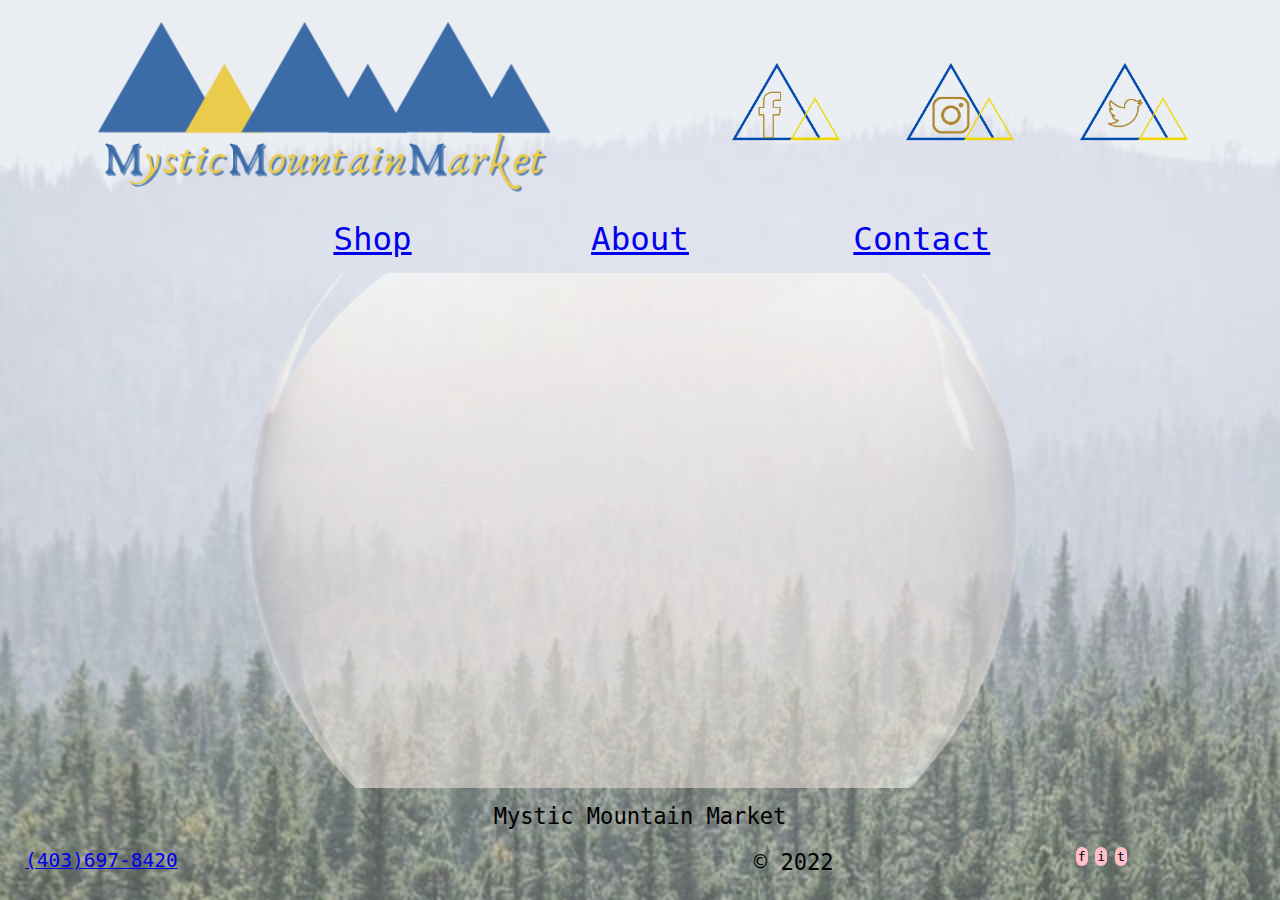
==== index.html @ f4d5e9c6 "working on indivual pages for tablet view, and somehow made my about toggle not working." ====
<!DOCTYPE html>
<html lang="en">
  <head>
    <meta charset="UTF-8" />
    <meta http-equiv="X-UA-Compatible" content="IE=edge" />
    <meta name="viewport" content="width=device-width, initial-scale=1.0" />

    <meta name="description" content="" />
    <meta name="author" content="" />
    <meta name="kw" content="" />

    <meta name="og:url" content="https://" />
    <meta name="og:type" content="website" />
    <meta name="og:title" content="" />
    <meta name="og:description" content="" />
    <meta name="og:image" content="" />

    <meta name="twitter:card" content="" />
    <meta name="twitter:url" content="https://" />
    <meta name="twitter:title" content="" />
    <meta name="twitter:description" content="" />
    <meta name="twitter:image" content="https://" />

    <link rel="stylesheet" href="css/index.scss/index_main.css" />

    <title>Mystic Mountain Market</title>
  </head>
  <body id="index-body">
    <header id="top-header">
   
      <img
        src="images/logo.png"
        alt="mystic mountain market logo blue mountain rnage with one yellow mountain. Text under the mountains with company name."
      />
      <div id="social-media">
        <a href="https://www.facebook.com/MysticMtnMarket" target="_blank"> <img src="images/fb.png" alt="facebook icon with mystic mtn market styling"></a>
        <a href="https://www.instagram.com/mysticmountainmarket/" target="_blank"> <img src="images/insta.png" alt="instagram icon with mystic mtn market styling"></a>
        <a href="https://twitter.com/mysticmtnmarket" target="_blank"> <img src="images/twitter.png" alt="twitter icon with mystic mtn market styling"></a>
      </div>
  
    </header>
    <!-- tablet styling -->
    <menu id="tablet-menu">
        <a id="i-shop" href="shop.html">Shop</a>
        <a id="i-about" href="about.html">About</a>
        <a id="i-contact" href="contacts.html">Contact</a>
     </menu> 
     <!--end tablet styling  -->
      <main id="mobile_main">

      <div id="cauldron">
        <input
          type="radio"
          name="menu"
          id="menu_open"
          class="menu_radio_button"
        />
        <input
          type="radio"
          name="menu"
          id="menu_close"
          class="menu_radio_button"
        />

        <label id="open" for="menu_open">
          <img
            id="indexburger"
            src="images/goldMenu.png"
            alt="gold hamburger"
          />
        </label>

        <label id="close" for="menu_close">
          <img 
            id="menu_close_icon"
            src="images/goldMenu2.png" 
            alt="goldM">

        <section id="mobile_menu">
          <a id="shop"href="shop.html">Shop</a>
          <a id="about" href="about.html">About</a>
          <a id="contact" href="contacts.html">Contact</a>
        </section>
      </div>
    </main>
 <!-- TABLET STYLING -->
    <main id="tablet_main">
        
      <div id="crystal">
        <div id="shopop">
          <a href="#">Cauldrons</a>
          <a href="#">Brooms</a>
          <a href="#">Potions</a>
          <a href="#">Ingredients</a>
          <a href="#">Spellbooks</a>
          </a>
        </div>
        

        <div id="aboutop">
          <a href="#">Our Story</a>
          <a href="#">Our Products</a>
        </div>

        <div id="contactUs">
          <a href="#">We've been expecting you!</a>
        </div>
      </div>
    
    </main>

        <!-- END TABLET STYLING -->
    <footer>
      <p>Mystic Mountain Market</p>
      <div id="footer-div">
        <a href="tel:4035555555">(403)697-8420</a>
        <p>&copy; 2022</p>
        <div id="social-media-icons">
          <span>f</span>
          <span>i</span>
          <span>t</span>
        </div>
      </div>
    </footer>
  </body>
</html>
---- css/index.scss/index_main.css ----
* {
  margin: 0;
  padding: 0;
  font-family: monospace;
}

body {
  display: grid;
  min-height: 100vh;
  width: 100%;
}

img {
  width: 100%;
}

h1 {
  font-size: 2rem;
}

h4 {
  font-size: 1.2rem;
}

p {
  font-size: 1.7rem;
}

@media only screen and (min-width: 600px) {
  menu > a {
    font-size: 2.5rem;
  }
}
#top-header {
  display: grid;
  grid-template-rows: 110px 65px;
}
#top-header > #social-media {
  display: grid;
  grid-template-columns: 1fr 1fr 1fr;
  justify-self: center;
  -moz-column-gap: 7px;
       column-gap: 7px;
  height: -webkit-fit-content;
  height: -moz-fit-content;
  height: fit-content;
  place-items: center;
}
#top-header > #social-media > a {
  width: 60%;
}
#top-header > #social-media > a:nth-child(1) {
  justify-self: end;
}
#top-header > #social-media > a:nth-child(3) {
  justify-self: start;
}
#top-header > img {
  width: 80%;
  text-align: center;
  justify-self: center;
  padding: 10px;
}

@media only screen and (min-width: 600px) {
  #top-header {
    grid-template-columns: 1fr 1fr;
    grid-template-rows: none;
  }
  #top-header > #social-media {
    justify-self: end;
    align-self: center;
  }
}
footer {
  display: grid;
  text-align: center;
  row-gap: 10px;
  padding: 15px;
}
footer #footer-div {
  display: grid;
  grid-template-columns: 2fr 1fr 1fr;
  margin: 10px;
}
footer #footer-div span {
  padding: 2px;
  background-color: pink;
  height: 20px;
  width: 20px;
  border-radius: 100px;
}
footer #footer-div a {
  font-size: 1.5rem;
  justify-self: start;
}

#tablet-menu,
#tablet_main {
  display: none;
}

@media only screen and (min-width: 600px) {
  #mobile_main {
    background-image: none;
    display: none;
  }

  #hamburger_menu {
    display: none;
  }

  #tablet_main {
    display: grid;
  }

  #tablet-menu {
    display: grid;
    grid-template-columns: 1fr 1fr 1fr;
    place-items: center;
    text-align: center;
  }
}
@-webkit-keyframes shopUp {
  from {
    bottom: -135px;
    opacity: 0;
  }
  to {
    bottom: 0px;
    opacity: 1;
  }
}
@keyframes shopUp {
  from {
    bottom: -135px;
    opacity: 0;
  }
  to {
    bottom: 0px;
    opacity: 1;
  }
}
@-webkit-keyframes aboutUp {
  from {
    bottom: -90px;
    opacity: 0;
  }
  to {
    bottom: 0px;
    opacity: 1;
  }
}
@keyframes aboutUp {
  from {
    bottom: -90px;
    opacity: 0;
  }
  to {
    bottom: 0px;
    opacity: 1;
  }
}
@-webkit-keyframes contactUp {
  from {
    bottom: -40px;
    opacity: 0;
  }
  to {
    bottom: 0px;
    opacity: 1;
  }
}
@keyframes contactUp {
  from {
    bottom: -40px;
    opacity: 0;
  }
  to {
    bottom: 0px;
    opacity: 1;
  }
}
#menu_open:checked ~ #close #mobile_menu > #shop {
  position: relative;
  -webkit-animation: shopUp 3s ease-out;
          animation: shopUp 3s ease-out;
}
#menu_open:checked ~ #close #mobile_menu > #about {
  position: relative;
  -webkit-animation: aboutUp 3s ease-out;
          animation: aboutUp 3s ease-out;
}
#menu_open:checked ~ #close #mobile_menu > #contact {
  position: relative;
  -webkit-animation: contactUp 3s ease-out;
          animation: contactUp 3s ease-out;
}

#index-body {
  display: grid;
  grid-template-rows: auto 1fr;
  background-image: url(/images/background2.jpg);
  background-size: cover;
  background-repeat: no-repeat;
  min-height: 100vh;
  width: 100%;
}

#mobile_main {
  background-image: url(/images/menu_cauldron.png);
  background-position: center;
  background-size: cover;
}

#cauldron {
  display: grid;
  place-items: center;
  height: 90%;
}
#cauldron .menu_radio_button {
  display: none;
}
#cauldron label {
  display: grid;
  place-items: center;
}
#cauldron label > #indexburger {
  width: 25%;
}
#cauldron label > #menu_close_icon {
  width: 25%;
}
#cauldron #close {
  display: none;
}

#mobile_menu a {
  font-size: 1.7rem;
}

#menu_open:checked ~ #mobile_menu {
  display: grid;
  height: 20%;
}
#menu_open:checked ~ #menu_close_icon {
  display: grid;
}
#menu_open:checked ~ label > #indexburger {
  display: none;
}
#menu_open:checked ~ #close {
  display: grid;
}
#menu_open:checked ~ #open {
  display: none;
}

#menu_open:checked #menu_close_img {
  display: grid;
}

#menu_open:checked ~ #close #mobile_menu {
  position: absolute;
  top: 220px;
  left: 0px;
  z-index: 10;
  display: grid;
  place-items: center;
  width: 100%;
  height: 145px;
  color: black;
}

@media only screen and (min-width: 600px) {
  #index-body {
    grid-template-rows: auto auto 1fr auto;
  }

  #tablet-menu {
    display: grid;
    grid-template-columns: 1fr 1fr 1fr;
    place-items: center;
    text-align: center;
  }
  #tablet-menu > #c-home,
#tablet-menu #i-shop,
#tablet-menu #s-home,
#tablet-menu #a-home {
    justify-self: end;
    padding: 15px;
  }
  #tablet-menu > #i-contact,
#tablet-menu #s-contact,
#tablet-menu #a-contact,
#tablet-menu #c-about {
    justify-self: start;
  }

  #tablet_main {
    display: grid;
    background-image: url(/images/crystalBall.png);
    background-position: center;
    background-size: cover;
  }
  #tablet_main > #crystal {
    display: grid;
    place-items: center;
    height: 90%;
  }
  #tablet_main > #crystal > #shopop {
    display: none;
  }
  #tablet_main > #crystal > #aboutop {
    display: none;
  }
  #tablet_main > #crystal > #contactUs {
    display: none;
  }
}/*# sourceMappingURL=index_main.css.map */
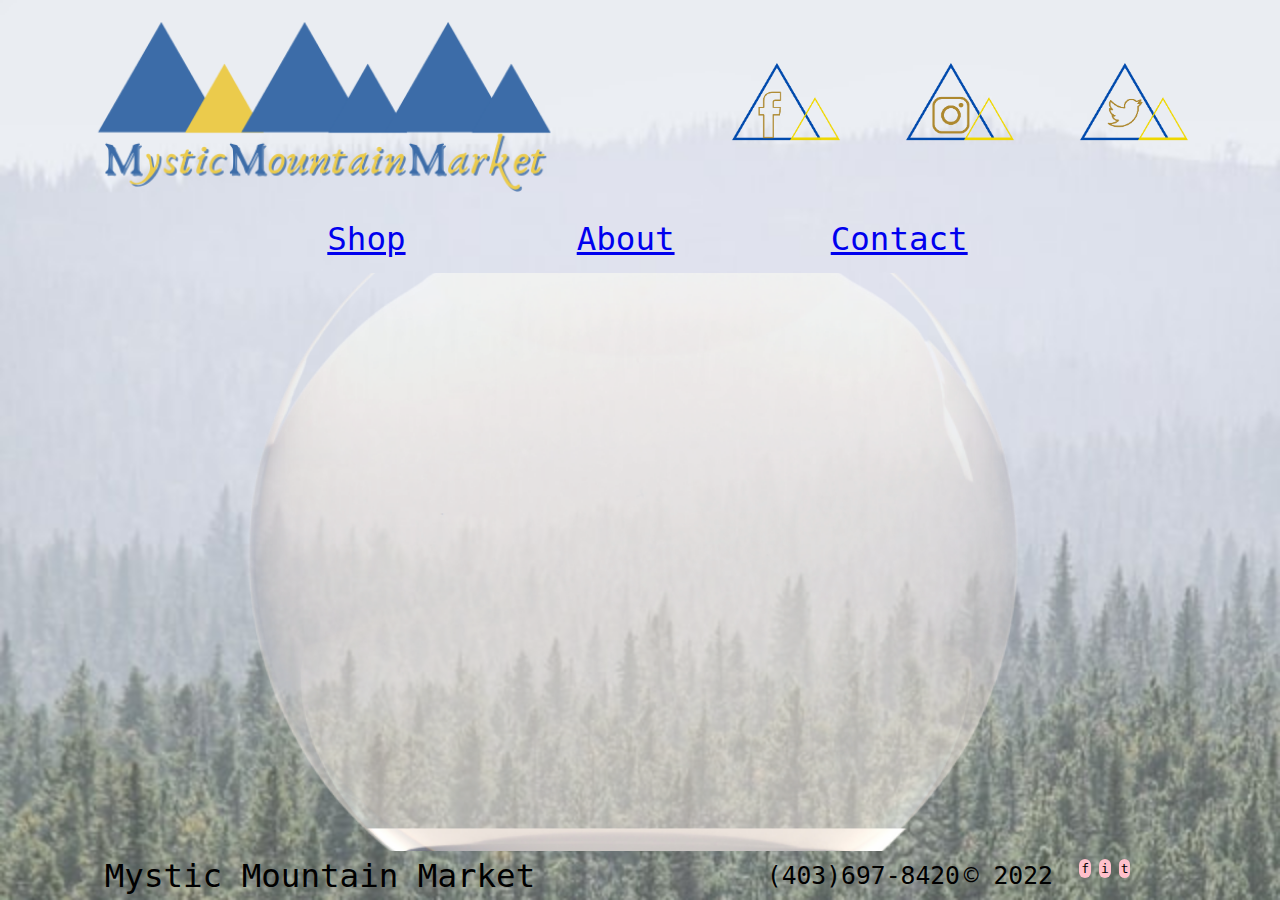
==== commit f10e6739: "went through tablet view pages, adjusting some more functionality and making sure things meant for m" ====
--- a/index.html
+++ b/index.html
@@ -113,7 +113,8 @@
     <footer>
       <p>Mystic Mountain Market</p>
       <div id="footer-div">
-        <a href="tel:4035555555">(403)697-8420</a>
+        <div id="noclick_tel"><p>(403)697-8420</p></div>
+        <a id="click_tel" href="tel:4035555555">(403)697-8420</a>
         <p>&copy; 2022</p>
         <div id="social-media-icons">
           <span>f</span>
--- a/css/index.scss/index_main.css
+++ b/css/index.scss/index_main.css
@@ -19,11 +19,11 @@
 }
 
 h4 {
-  font-size: 1.2rem;
+  font-size: 1.6rem;
 }
 
 p {
-  font-size: 1.7rem;
+  font-size: 1.9rem;
 }
 
 @media only screen and (min-width: 600px) {
@@ -75,8 +75,6 @@
 footer {
   display: grid;
   text-align: center;
-  row-gap: 10px;
-  padding: 15px;
 }
 footer #footer-div {
   display: grid;
@@ -94,7 +92,25 @@
   font-size: 1.5rem;
   justify-self: start;
 }
-
+footer #footer-div #noclick_tel {
+  display: none;
+}
+
+@media only screen and (min-width: 900px) {
+  footer {
+    grid-template-columns: 1fr 1fr;
+    place-items: center;
+  }
+  footer > #footer-div > #noclick_tel {
+    display: block;
+  }
+  footer > #footer-div > #click_tel {
+    display: none;
+  }
+  footer > p {
+    font-size: 2.5rem;
+  }
+}
 #tablet-menu,
 #tablet_main {
   display: none;
@@ -116,7 +132,7 @@
 
   #tablet-menu {
     display: grid;
-    grid-template-columns: 1fr 1fr 1fr;
+    grid-template-columns: auto auto auto;
     place-items: center;
     text-align: center;
   }
@@ -277,44 +293,42 @@
     grid-template-rows: auto auto 1fr auto;
   }
 
-  #tablet-menu {
-    display: grid;
-    grid-template-columns: 1fr 1fr 1fr;
-    place-items: center;
-    text-align: center;
-  }
-  #tablet-menu > #c-home,
+  #index_main {
+    background-size: contain;
+    background-repeat: repeat;
+  }
+}
+#tablet-menu > #c-home,
 #tablet-menu #i-shop,
 #tablet-menu #s-home,
 #tablet-menu #a-home {
-    justify-self: end;
-    padding: 15px;
-  }
-  #tablet-menu > #i-contact,
+  justify-self: end;
+  padding: 15px;
+}
+#tablet-menu > #i-contact,
 #tablet-menu #s-contact,
 #tablet-menu #a-contact,
 #tablet-menu #c-about {
-    justify-self: start;
-  }
-
-  #tablet_main {
-    display: grid;
-    background-image: url(/images/crystalBall.png);
-    background-position: center;
-    background-size: cover;
-  }
-  #tablet_main > #crystal {
-    display: grid;
-    place-items: center;
-    height: 90%;
-  }
-  #tablet_main > #crystal > #shopop {
-    display: none;
-  }
-  #tablet_main > #crystal > #aboutop {
-    display: none;
-  }
-  #tablet_main > #crystal > #contactUs {
-    display: none;
-  }
+  justify-self: start;
+}
+
+#tablet_main {
+  display: grid;
+  background-image: url(/images/crystalBall.png);
+  background-position: center;
+  background-size: cover;
+}
+#tablet_main > #crystal {
+  display: grid;
+  place-items: center;
+  height: 90%;
+}
+#tablet_main > #crystal > #shopop {
+  display: none;
+}
+#tablet_main > #crystal > #aboutop {
+  display: none;
+}
+#tablet_main > #crystal > #contactUs {
+  display: none;
 }/*# sourceMappingURL=index_main.css.map */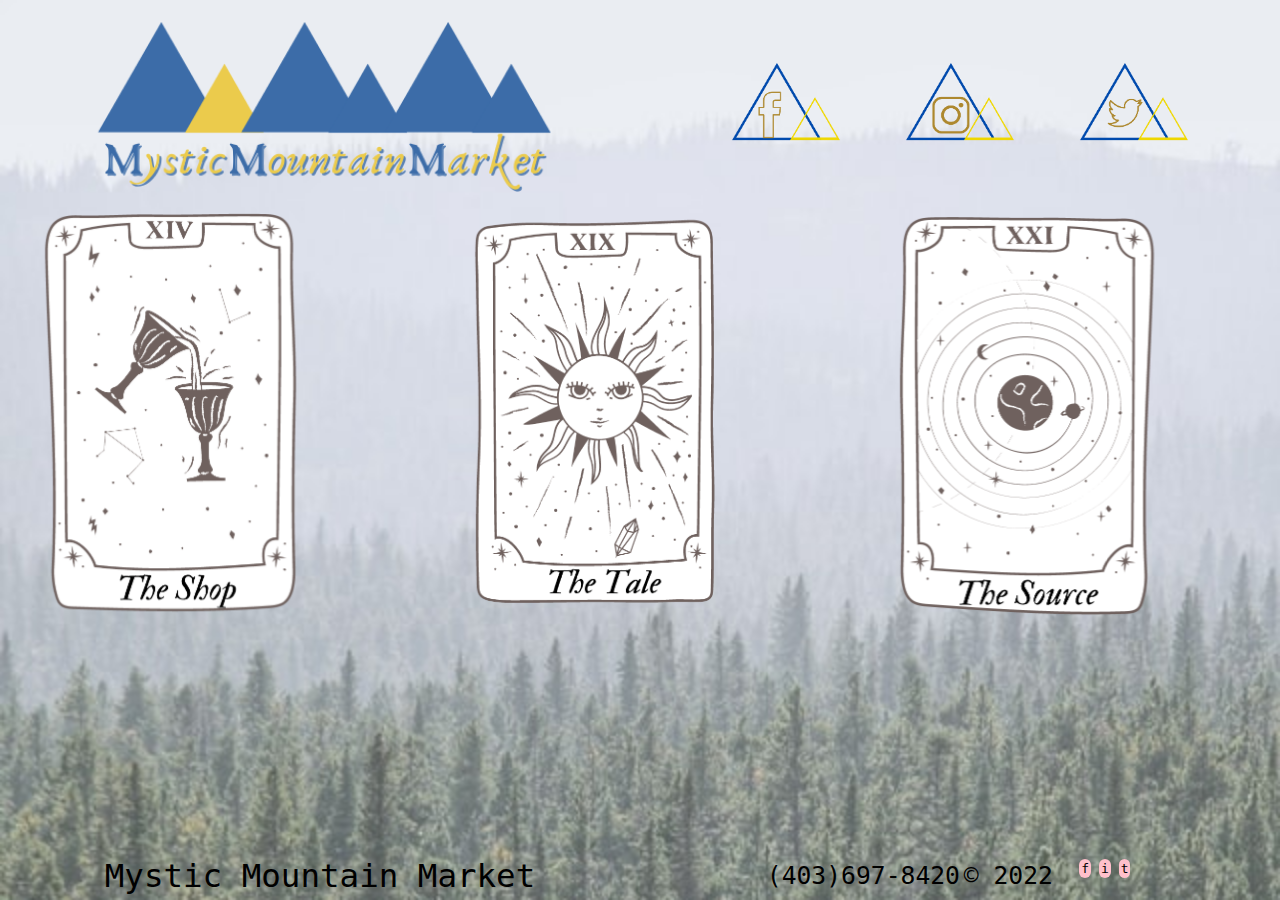
==== commit 9dc54d64: "adding desktop index menu. Its not styled right, but I am getting it to function the way I was hopin" ====
--- a/index.html
+++ b/index.html
@@ -110,6 +110,56 @@
     </main>
 
         <!-- END TABLET STYLING -->
+        <!-- DESKTOP STYLING -->
+        <main id="desktop_main">
+          <div id="tarot">
+          
+          
+            <div class="flip_card">
+            <div class="flip_card_inner">
+              <div id="store_tarot" class="flip_card_front">
+                <img src="images/tarot_shop.png" alt="">
+              </div>
+              <div class="flip_card_back">
+              <a href="shop.html">Shop All</a>
+              <a href="#">Cauldrons</a>
+              <a href="#">Brooms</a>
+            </div>
+            
+          </div>
+        </div>
+
+        <div class="flip_card">
+          <div class="flip_card_inner">
+            <div id="about_tarot" class="flip_card_front">
+              <img src="images/tarot_about.png" alt="">
+            </div>
+            <div class="flip_card_back">
+            <a href="about.html">About us</a>
+          </div>
+         </div>
+      </div>
+      
+      <div class="flip_card">
+        <div class="flip_card_inner">
+          <div id="contact_tarot" class="flip_card_front">
+            <img src="images/tarot_contact.png" alt="">
+          </div>
+          <div class="flip_card_back">
+          <a href="contacts.html">We've been expecting you!</a>
+        </div>
+       </div>
+    </div>
+
+            <!-- <div id="about_tarot"> 
+              <img src="images/tarot_about.png" alt="">
+            </div>
+            <div id="contact_tarot" >
+              <img src="images/tarot_contact.png" alt="">
+            </div> -->
+          </div>
+        </main>
+        <!-- END DESKTOP STYLING -->
     <footer>
       <p>Mystic Mountain Market</p>
       <div id="footer-div">
--- a/css/index.scss/index_main.css
+++ b/css/index.scss/index_main.css
@@ -116,6 +116,10 @@
   display: none;
 }
 
+#desktop_main {
+  display: none;
+}
+
 @media only screen and (min-width: 600px) {
   #mobile_main {
     background-image: none;
@@ -135,6 +139,11 @@
     grid-template-columns: auto auto auto;
     place-items: center;
     text-align: center;
+  }
+}
+@media only screen and (min-width: 900px) {
+  #tablet_main, #tablet-menu {
+    display: none;
   }
 }
 @-webkit-keyframes shopUp {
@@ -331,4 +340,52 @@
 }
 #tablet_main > #crystal > #contactUs {
   display: none;
+}
+
+@media only screen and (min-width: 900px) {
+  #desktop_main {
+    display: grid;
+  }
+  #desktop_main > #tarot {
+    display: grid;
+    grid-template-columns: 1fr 1fr 1fr;
+  }
+  #desktop_main > #tarot > div {
+    display: grid;
+  }
+  #desktop_main > #tarot > div img {
+    width: 80%;
+  }
+
+  .flip_card {
+    background: transparent;
+    width: 80%;
+  }
+
+  .flip_card_inner {
+    position: relative;
+    width: 100%;
+    height: 100%;
+    text-align: center;
+    transition: transform 0.8s;
+    transform-style: preserve-3d;
+  }
+
+  .flip_card:hover .flip_card_inner {
+    transform: rotateY(180deg);
+  }
+
+  .flip_card_front, .flip_card_back {
+    position: absolute;
+    width: 100%;
+    height: 100%;
+    -webkit-backface-visibility: hidden;
+            backface-visibility: hidden;
+  }
+
+  .flip_card_back {
+    background-color: slategray;
+    color: white;
+    transform: rotateY(180deg);
+  }
 }/*# sourceMappingURL=index_main.css.map */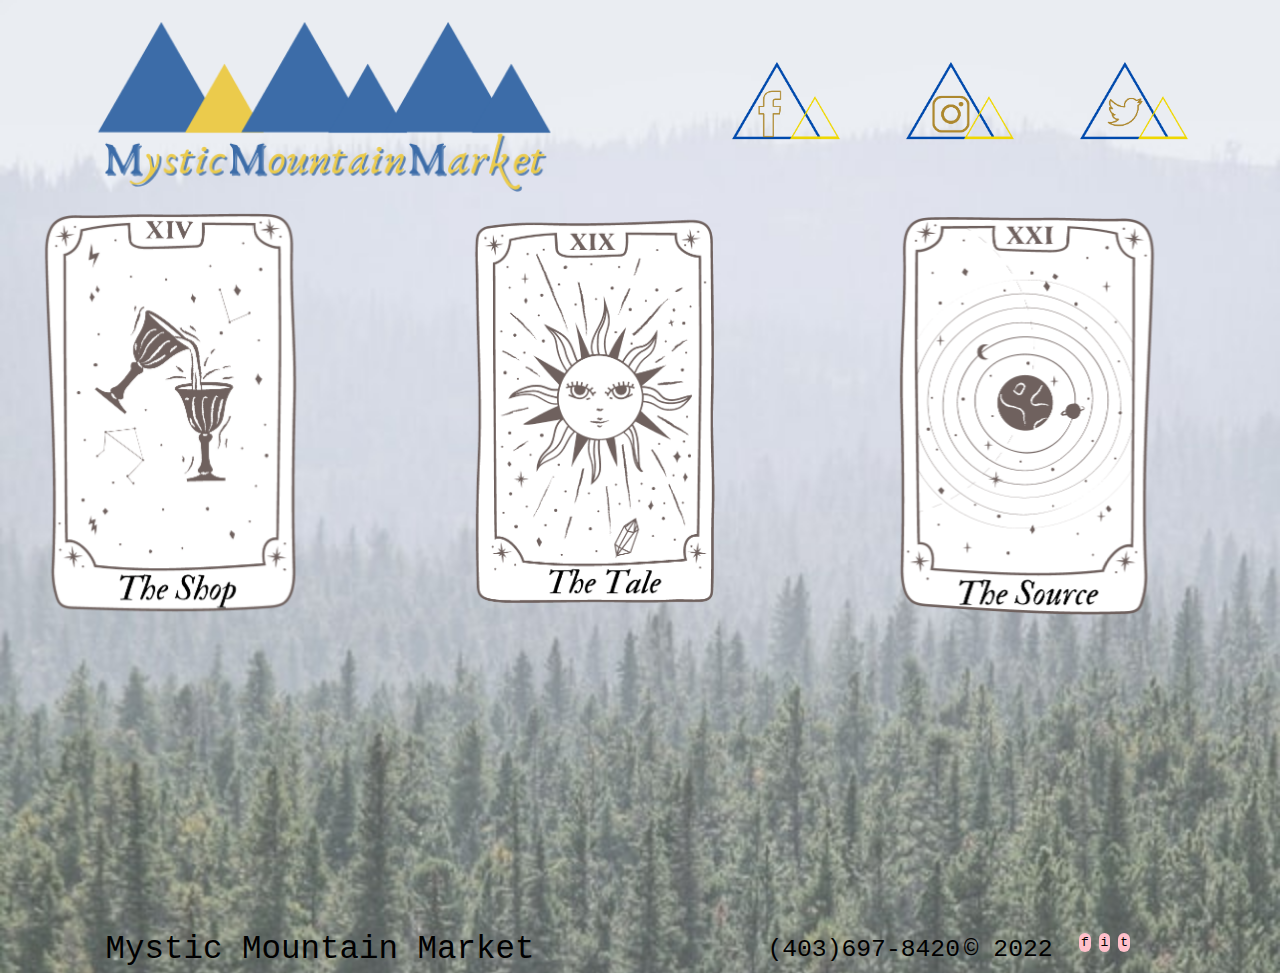
==== commit dbe3c5eb: "got index menu functioning well, just a bit more styling. continuing with more desktop pages" ====
--- a/index.html
+++ b/index.html
@@ -124,6 +124,7 @@
               <a href="shop.html">Shop All</a>
               <a href="#">Cauldrons</a>
               <a href="#">Brooms</a>
+              <a href="category_ingredients">ingredients</a>
             </div>
             
           </div>
@@ -151,14 +152,8 @@
        </div>
     </div>
 
-            <!-- <div id="about_tarot"> 
-              <img src="images/tarot_about.png" alt="">
-            </div>
-            <div id="contact_tarot" >
-              <img src="images/tarot_contact.png" alt="">
-            </div> -->
           </div>
-        </main>
+    </main>
         <!-- END DESKTOP STYLING -->
     <footer>
       <p>Mystic Mountain Market</p>
--- a/css/index.scss/index_main.css
+++ b/css/index.scss/index_main.css
@@ -140,9 +140,13 @@
     place-items: center;
     text-align: center;
   }
-}
-@media only screen and (min-width: 900px) {
-  #tablet_main, #tablet-menu {
+
+  #desktop_main {
+    display: none;
+  }
+}
+@media only screen and (min-width: 1000px) {
+  #tablet_main {
     display: none;
   }
 }
@@ -342,9 +346,15 @@
   display: none;
 }
 
-@media only screen and (min-width: 900px) {
+@media only screen and (min-width: 1000px) {
+  #tablet_main,
+#tablet-menu {
+    display: none;
+  }
+
   #desktop_main {
     display: grid;
+    min-height: 80vh;
   }
   #desktop_main > #tarot {
     display: grid;
@@ -375,7 +385,8 @@
     transform: rotateY(180deg);
   }
 
-  .flip_card_front, .flip_card_back {
+  .flip_card_front,
+.flip_card_back {
     position: absolute;
     width: 100%;
     height: 100%;
@@ -384,7 +395,12 @@
   }
 
   .flip_card_back {
-    background-color: slategray;
+    display: grid;
+    place-items: center;
+    width: 70%;
+    height: 80%;
+    border-radius: 30px;
+    background-color: rgb(247, 242, 234);
     color: white;
     transform: rotateY(180deg);
   }
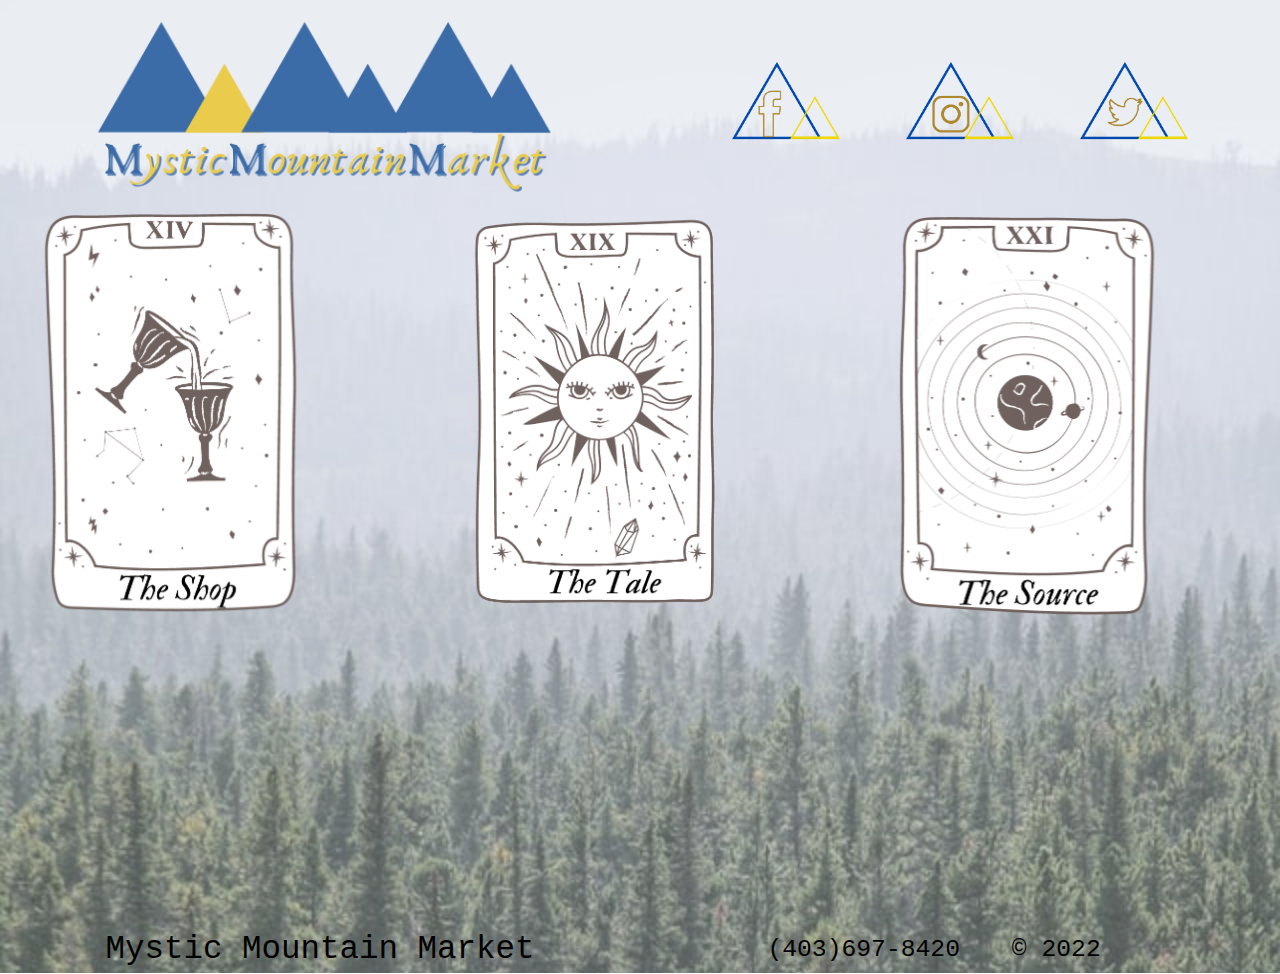
==== commit b4be54f4: "going every every page and size querie and fixing up whatever I can. Also added a gallery and have s" ====
--- a/index.html
+++ b/index.html
@@ -5,21 +5,21 @@
     <meta http-equiv="X-UA-Compatible" content="IE=edge" />
     <meta name="viewport" content="width=device-width, initial-scale=1.0" />
 
-    <meta name="description" content="" />
-    <meta name="author" content="" />
-    <meta name="kw" content="" />
+    <meta name="description" content="A full resource of generationally sourced natural healing practices. Locally grown, ethically sourced ingredients and materials." />
+    <meta name="author" content="Colleen Vereschagin" />
+    <meta name="kw" content="potions, healing, spells, cauldrons, brooms, forest fresh, mystical, market, shop, health and wellness,spellbooks, books " />
 
-    <meta name="og:url" content="https://" />
+    <meta name="og:url" content="https://www.mysticmountainmarket.ml/index" />
     <meta name="og:type" content="website" />
-    <meta name="og:title" content="" />
-    <meta name="og:description" content="" />
-    <meta name="og:image" content="" />
+    <meta name="og:title" content="Mystic Mountain Market" />
+    <meta name="og:description" content="A full resource of generationally sourced natural healing practices. Locally grown, ethically sourced ingredients and materials." />
+    <meta name="og:image" content="https://www.mysticmountainmarket.ml/index/images/logo.png" />
 
     <meta name="twitter:card" content="" />
-    <meta name="twitter:url" content="https://" />
-    <meta name="twitter:title" content="" />
-    <meta name="twitter:description" content="" />
-    <meta name="twitter:image" content="https://" />
+    <meta name="twitter:url" content="https://www.mysticmountainmarket.ml/index" />
+    <meta name="twitter:title" content="Mystic Mountain Market" />
+    <meta name="twitter:description" content="A full resource of generationally sourced natural healing practices. Locally grown, ethically sourced ingredients and materials." />
+    <meta name="twitter:image" content="https://www.mysticmountainmarket.ml/index/images/logo.png" />
 
     <link rel="stylesheet" href="css/index.scss/index_main.css" />
 
@@ -86,8 +86,35 @@
  <!-- TABLET STYLING -->
     <main id="tablet_main">
         
+      <div id="menu_toggle">
+        <input
+          type="radio"
+          name="menu_choice"
+          id="shop_list"
+          class="nav_radio_button"
+        />
+        <input
+          type="radio"
+          name="menu_choice"
+          id="about_list"
+          class="nav_radio_button"
+        />
+        <input
+          type="radio"
+          name="menu_choice"
+          id="contact_list"
+          class="nav_radio_button"
+        />
+    
+        <div id="index_nav">
+        <label for="shop_list">Shop</label>
+        <label for="about_list">About</label>
+        <label for="contact_list">Contact</label>
+      </div>
+
       <div id="crystal">
         <div id="shopop">
+          <a href="shop.html">Shop all</a>
           <a href="#">Cauldrons</a>
           <a href="#">Brooms</a>
           <a href="#">Potions</a>
@@ -98,12 +125,13 @@
         
 
         <div id="aboutop">
+          <a href="about.html">Everything about us</a>
           <a href="#">Our Story</a>
           <a href="#">Our Products</a>
         </div>
 
         <div id="contactUs">
-          <a href="#">We've been expecting you!</a>
+          <a href="contacts.html">We've been expecting you!</a>
         </div>
       </div>
     
@@ -137,6 +165,7 @@
             </div>
             <div class="flip_card_back">
             <a href="about.html">About us</a>
+            <a href="gallery.html">Gallery</a>
           </div>
          </div>
       </div>
@@ -161,11 +190,7 @@
         <div id="noclick_tel"><p>(403)697-8420</p></div>
         <a id="click_tel" href="tel:4035555555">(403)697-8420</a>
         <p>&copy; 2022</p>
-        <div id="social-media-icons">
-          <span>f</span>
-          <span>i</span>
-          <span>t</span>
-        </div>
+      
       </div>
     </footer>
   </body>
--- a/css/index.scss/index_main.css
+++ b/css/index.scss/index_main.css
@@ -78,15 +78,8 @@
 }
 footer #footer-div {
   display: grid;
-  grid-template-columns: 2fr 1fr 1fr;
+  grid-template-columns: 1fr 1fr;
   margin: 10px;
-}
-footer #footer-div span {
-  padding: 2px;
-  background-color: pink;
-  height: 20px;
-  width: 20px;
-  border-radius: 100px;
 }
 footer #footer-div a {
   font-size: 1.5rem;
@@ -303,7 +296,7 @@
 
 @media only screen and (min-width: 600px) {
   #index-body {
-    grid-template-rows: auto auto 1fr auto;
+    grid-template-rows: auto 1fr;
   }
 
   #index_main {
@@ -311,18 +304,32 @@
     background-repeat: repeat;
   }
 }
-#tablet-menu > #c-home,
-#tablet-menu #i-shop,
-#tablet-menu #s-home,
-#tablet-menu #a-home {
-  justify-self: end;
-  padding: 15px;
-}
-#tablet-menu > #i-contact,
-#tablet-menu #s-contact,
-#tablet-menu #a-contact,
-#tablet-menu #c-about {
-  justify-self: start;
+/*#tablet-menu {
+  > #c-home,
+  #i-shop,
+  #s-home,
+  #a-home {
+    justify-self: end;
+    padding: 15px;
+  }
+  > #i-contact,
+  #s-contact,
+  #a-contact,
+  #c-about {
+    justify-self: start;
+  }
+}
+*/
+#tablet-menu {
+  display: none;
+}
+
+#index_nav {
+  display: grid;
+  grid-template-columns: auto auto auto;
+  place-items: center;
+  text-align: center;
+  font-size: 2.5rem;
 }
 
 #tablet_main {
@@ -331,19 +338,40 @@
   background-position: center;
   background-size: cover;
 }
-#tablet_main > #crystal {
+#tablet_main .nav_radio_button {
+  display: none;
+}
+
+#crystal {
   display: grid;
   place-items: center;
   height: 90%;
-}
-#tablet_main > #crystal > #shopop {
-  display: none;
-}
-#tablet_main > #crystal > #aboutop {
-  display: none;
-}
-#tablet_main > #crystal > #contactUs {
-  display: none;
+  font-size: 3rem;
+  text-align: center;
+}
+#crystal > #shopop {
+  display: none;
+}
+#crystal > #aboutop {
+  display: none;
+}
+#crystal > #contactUs {
+  display: none;
+}
+
+#shop_list:checked ~ #crystal > #shopop {
+  display: grid;
+  row-gap: 25px;
+}
+
+#about_list:checked ~ #crystal > #aboutop {
+  display: grid;
+  row-gap: 25px;
+}
+
+#contact_list:checked ~ #crystal > #contactUs {
+  display: grid;
+  row-gap: 25px;
 }
 
 @media only screen and (min-width: 1000px) {
@@ -398,7 +426,7 @@
     display: grid;
     place-items: center;
     width: 70%;
-    height: 80%;
+    height: 70%;
     border-radius: 30px;
     background-color: rgb(247, 242, 234);
     color: white;
